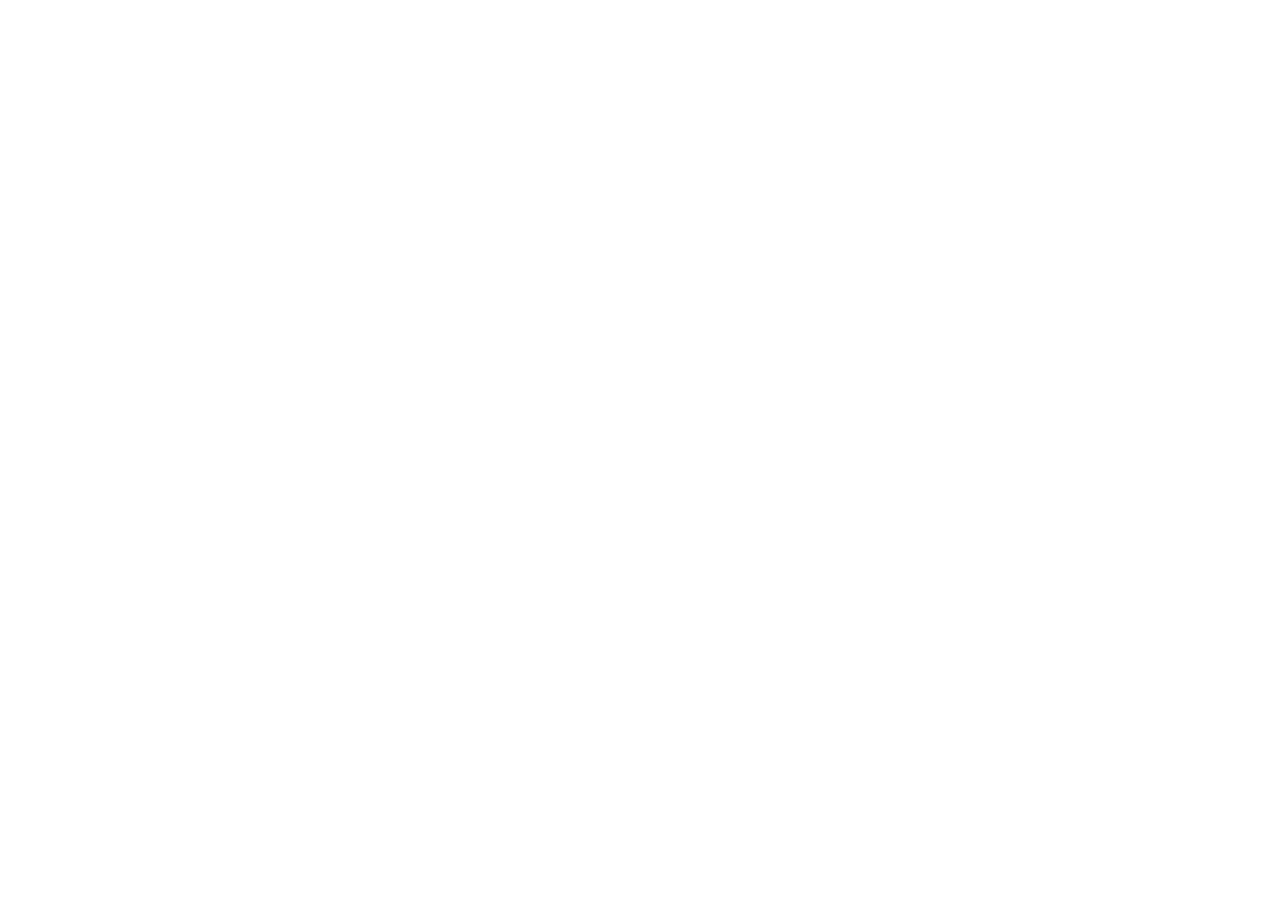
==== src/index.html @ c5d6ecd7 "DOCS" ====
<!DOCTYPE html>
<html lang="en">
<head>
    <meta charset="UTF-8">
    <meta http-equiv="X-UA-Compatible" content="IE=edge">
    <meta name="viewport" content="width=device-width, initial-scale=1.0">
    <title>Webpack</title>
</head>
<body>
   

    <!--COMENTARIO-->
        <!--COMENTARIO-->

            <!--COMENTARIO-->
    
</body>
</html>
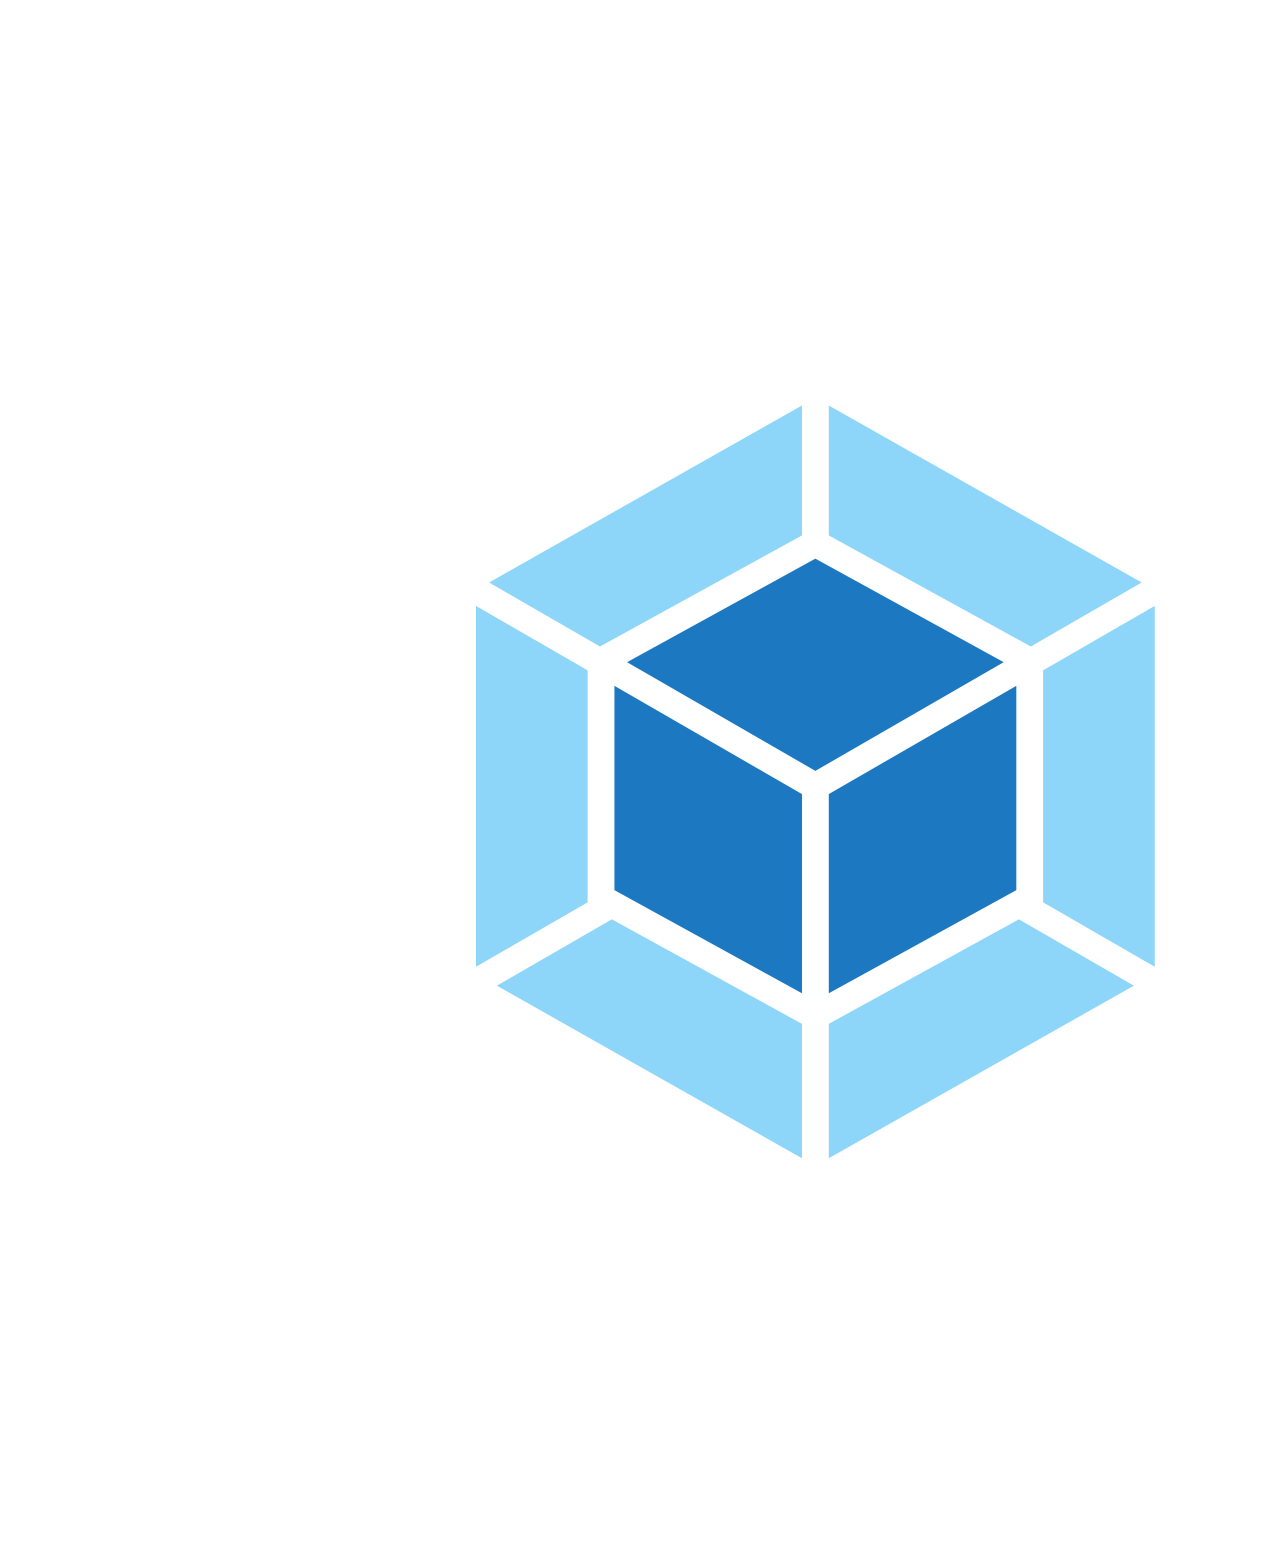
==== commit 57149fe1: "DOCS" ====
--- a/src/index.html
+++ b/src/index.html
@@ -11,8 +11,7 @@
 
     <!--COMENTARIO-->
         <!--COMENTARIO-->
-
             <!--COMENTARIO-->
-    
+     <img src="assets/img/webpack-logo.png"  alt ='webpack-logo'>
 </body>
 </html>
